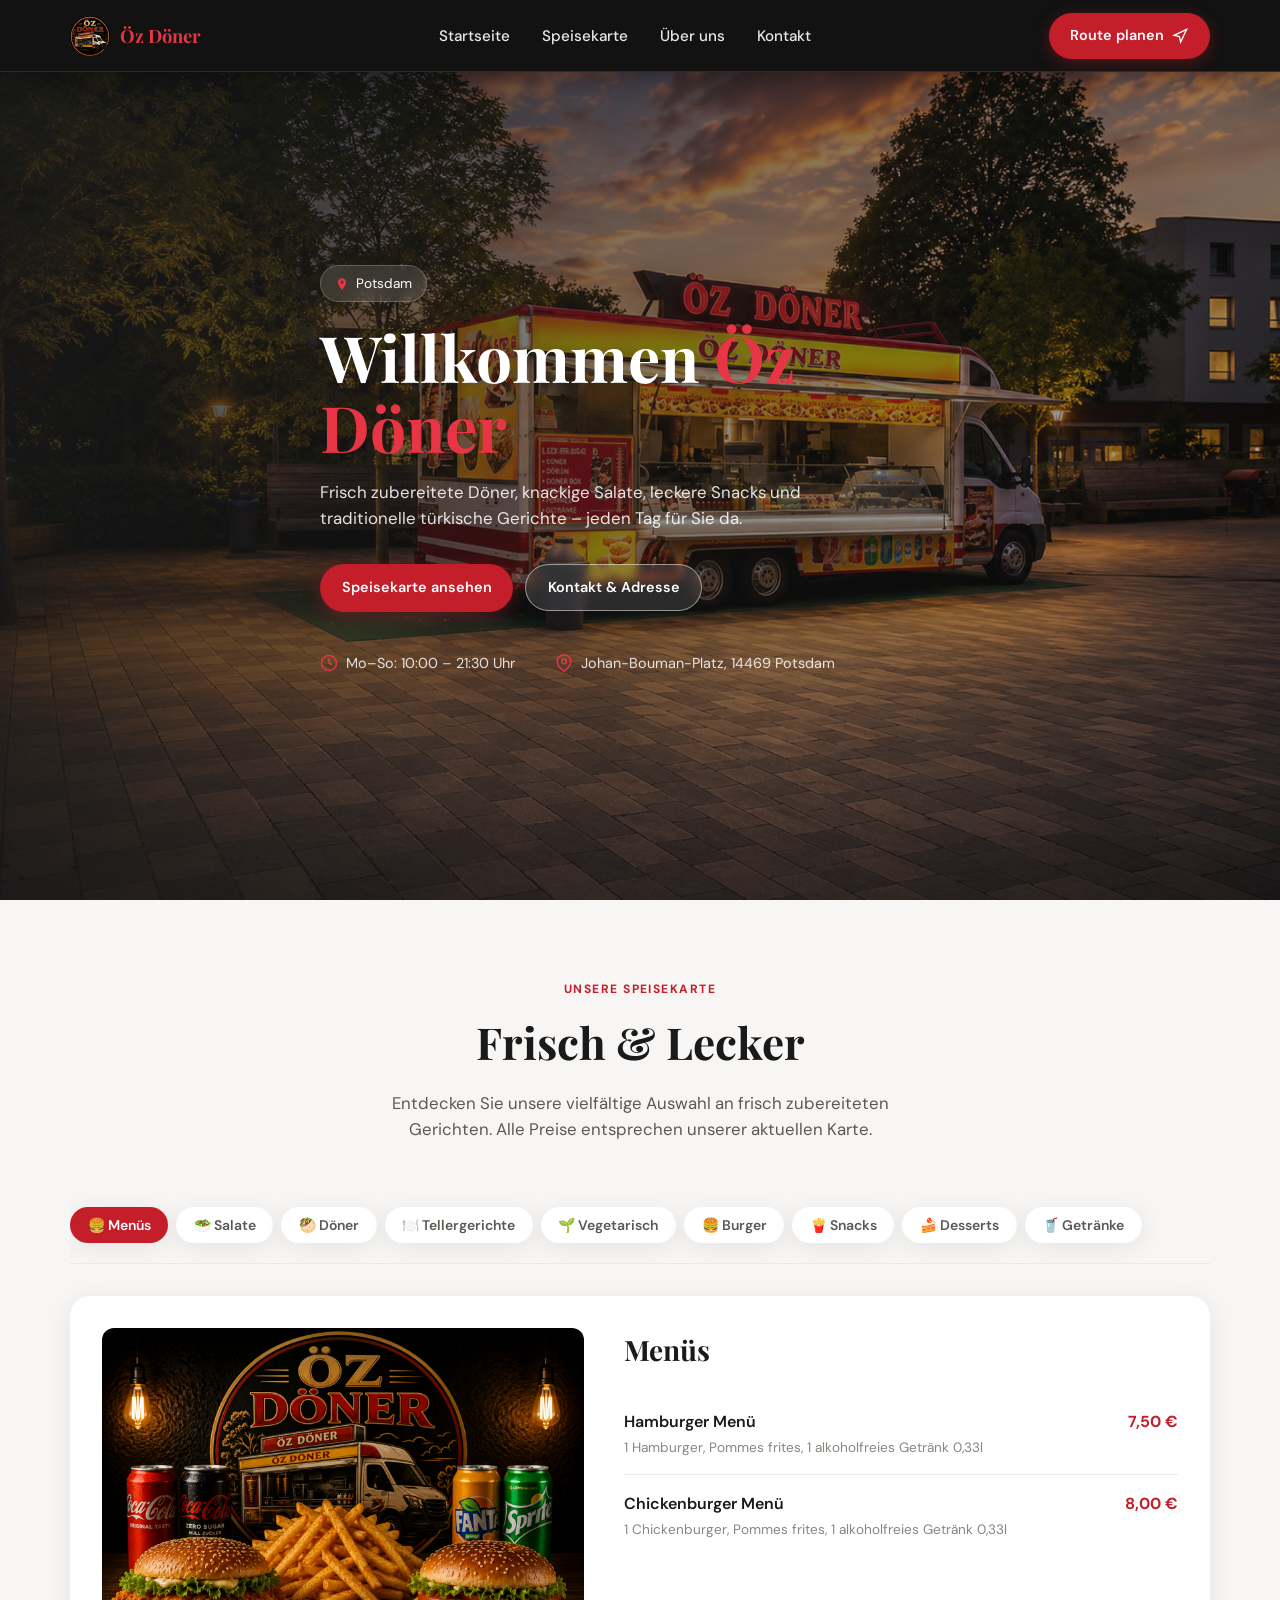
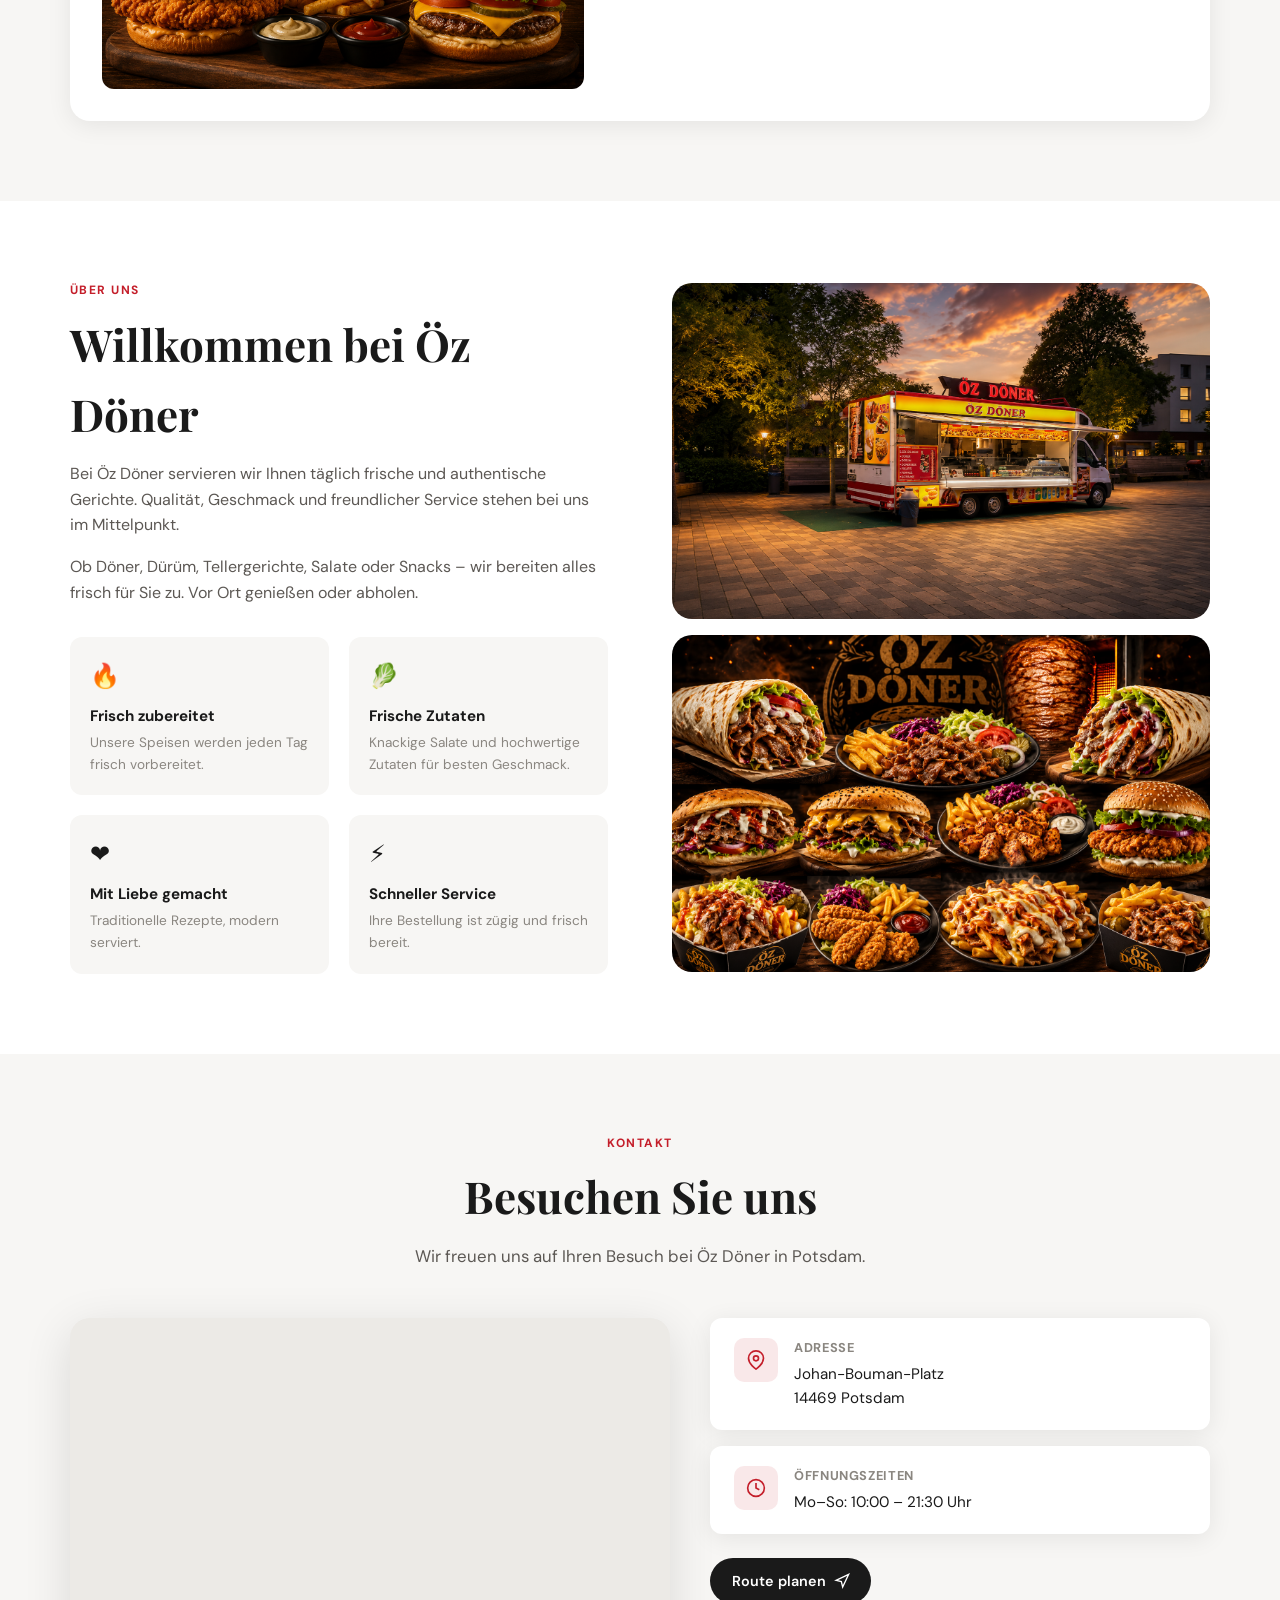
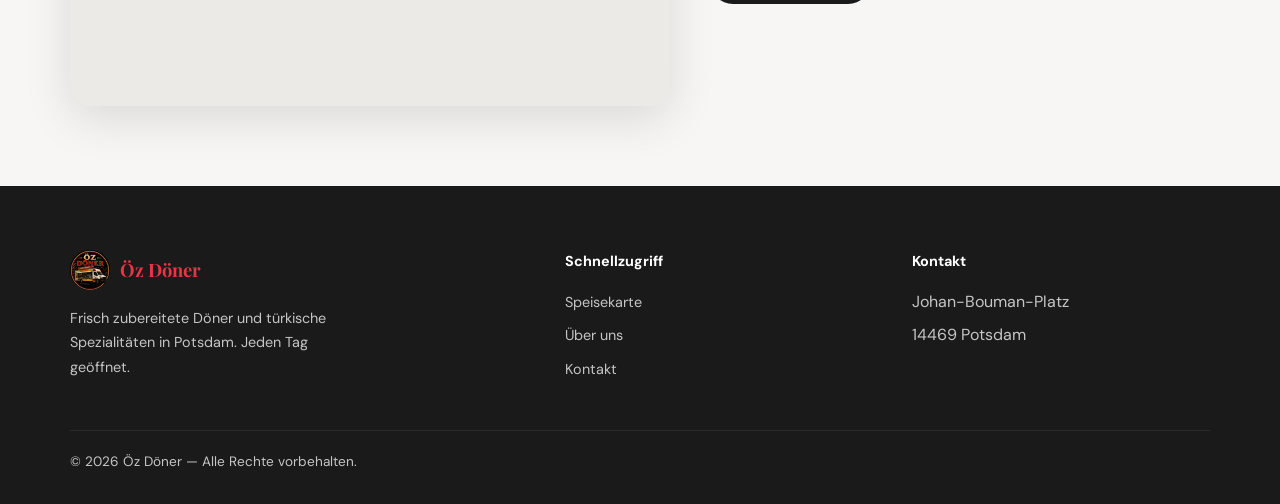
==== index.html @ e59711f7 "Update menu image to menu.png" ====
<!DOCTYPE html>
<html lang="de">
  <head>
    <meta charset="UTF-8" />
    <meta name="viewport" content="width=device-width, initial-scale=1.0" />
    <meta
      name="description"
      content="Öz Döner in Potsdam – Frische Döner, Salate, Snacks und türkische Spezialitäten."
    />
    <title>Startseite | Öz Döner</title>
    <link rel="icon" href="images/logo.png" type="image/png" />
    <link rel="apple-touch-icon" href="images/logo.png" />
    <link rel="preconnect" href="https://fonts.googleapis.com" />
    <link rel="preconnect" href="https://fonts.gstatic.com" crossorigin />
    <link
      href="https://fonts.googleapis.com/css2?family=DM+Sans:ital,opsz,wght@0,9..40,400;0,9..40,500;0,9..40,600;0,9..40,700;1,9..40,400&family=Playfair+Display:wght@600;700&display=swap"
      rel="stylesheet"
    />
    <link rel="stylesheet" href="css/style.css" />
  </head>
  <body>
    <header class="site-header scrolled">
      <div class="container header-inner">
        <a href="#start" class="logo">
          <img class="logo-mark" src="images/logo.png" alt="Öz Döner" width="40" height="40" />
          <span>Öz Döner</span>
        </a>

        <button
          class="nav-toggle"
          type="button"
          aria-label="Menü öffnen"
          aria-expanded="false"
        >
          <span></span>
          <span></span>
          <span></span>
        </button>

        <nav class="nav-links" aria-label="Hauptnavigation">
          <a href="#start">Startseite</a>
          <a href="#speisekarte">Speisekarte</a>
          <a href="#ueber-uns">Über uns</a>
          <a href="#kontakt">Kontakt</a>
          <a class="btn btn-primary btn-order-mobile" href="#kontakt">Route planen</a>
        </nav>

        <a class="btn btn-primary header-cta-desktop" href="#kontakt">
          Route planen
          <svg xmlns="http://www.w3.org/2000/svg" viewBox="0 0 24 24" fill="none" stroke="currentColor" stroke-width="2" aria-hidden="true">
            <polygon points="3 11 22 2 13 21 11 13 3 11"></polygon>
          </svg>
        </a>
      </div>
    </header>
    <div class="nav-backdrop" hidden aria-hidden="true"></div>

    <main>
      <section class="hero" id="start">
        <div class="hero-bg" role="img" aria-label="Öz Döner"></div>
        <div class="container hero-content">
          <span class="hero-badge">
            <svg xmlns="http://www.w3.org/2000/svg" viewBox="0 0 24 24" fill="currentColor" aria-hidden="true">
              <path d="M12 2C8.13 2 5 5.13 5 9c0 5.25 7 13 7 13s7-7.75 7-13c0-3.87-3.13-7-7-7zm0 9.5a2.5 2.5 0 1 1 0-5 2.5 2.5 0 0 1 0 5z"/>
            </svg>
            Potsdam
          </span>
          <h1>Willkommen <span class="accent">Öz Döner</span></h1>
          <p class="hero-text">
            Frisch zubereitete Döner, knackige Salate, leckere Snacks und traditionelle
            türkische Gerichte – jeden Tag für Sie da.
          </p>
          <div class="hero-actions">
            <a href="#speisekarte" class="btn btn-primary">Speisekarte ansehen</a>
            <a class="btn btn-outline" href="#kontakt">Kontakt &amp; Adresse</a>
          </div>
          <div class="hero-meta">
            <span class="hero-meta-item">
              <svg xmlns="http://www.w3.org/2000/svg" viewBox="0 0 24 24" fill="none" stroke="currentColor" stroke-width="2" aria-hidden="true">
                <circle cx="12" cy="12" r="10"></circle>
                <polyline points="12 6 12 12 16 14"></polyline>
              </svg>
              Mo–So: 10:00 – 21:30 Uhr
            </span>
            <span class="hero-meta-item">
              <svg xmlns="http://www.w3.org/2000/svg" viewBox="0 0 24 24" fill="none" stroke="currentColor" stroke-width="2" aria-hidden="true">
                <path d="M21 10c0 7-9 13-9 13s-9-6-9-13a9 9 0 0 1 18 0z"></path>
                <circle cx="12" cy="10" r="3"></circle>
              </svg>
              Johan-Bouman-Platz, 14469 Potsdam
            </span>
          </div>
        </div>
      </section>

      <section class="section menu-section" id="speisekarte">
        <div class="container">
          <header class="section-header">
            <span class="section-label">Unsere Speisekarte</span>
            <h2 class="section-title">Frisch &amp; Lecker</h2>
            <p class="section-subtitle">
              Entdecken Sie unsere vielfältige Auswahl an frisch zubereiteten Gerichten.
              Alle Preise entsprechen unserer aktuellen Karte.
            </p>
          </header>

          <div class="menu-nav-wrap">
            <nav class="menu-nav" id="menu-nav" aria-label="Speisekarten-Kategorien"></nav>
          </div>

          <div class="menu-panel" id="menu-panel">
            <div class="menu-panel-visual">
              <img
                id="menu-category-image"
                src="images/backplan.png"
                alt="Menükategorie"
                width="600"
                height="450"
              />
            </div>
            <div class="menu-panel-content">
              <h3 class="menu-category-title" id="menu-category-title">Menüs</h3>
              <ul class="menu-list" id="menu-category-list"></ul>
            </div>
          </div>
        </div>
      </section>

      <section class="section" id="ueber-uns">
        <div class="container about-grid">
          <div class="about-text">
            <span class="section-label">Über uns</span>
            <h2 class="section-title">Willkommen bei Öz Döner</h2>
            <p>
              Bei Öz Döner servieren wir Ihnen täglich frische und authentische Gerichte.
              Qualität, Geschmack und freundlicher Service stehen bei uns im Mittelpunkt.
            </p>
            <p>
              Ob Döner, Dürüm, Tellergerichte, Salate oder Snacks – wir bereiten alles
              frisch für Sie zu. Vor Ort genießen oder abholen.
            </p>
            <div class="features-grid">
              <div class="feature-card">
                <div class="feature-icon" aria-hidden="true">🔥</div>
                <h4>Frisch zubereitet</h4>
                <p>Unsere Speisen werden jeden Tag frisch vorbereitet.</p>
              </div>
              <div class="feature-card">
                <div class="feature-icon" aria-hidden="true">🥬</div>
                <h4>Frische Zutaten</h4>
                <p>Knackige Salate und hochwertige Zutaten für besten Geschmack.</p>
              </div>
              <div class="feature-card">
                <div class="feature-icon" aria-hidden="true">❤️</div>
                <h4>Mit Liebe gemacht</h4>
                <p>Traditionelle Rezepte, modern serviert.</p>
              </div>
              <div class="feature-card">
                <div class="feature-icon" aria-hidden="true">⚡</div>
                <h4>Schneller Service</h4>
                <p>Ihre Bestellung ist zügig und frisch bereit.</p>
              </div>
            </div>
          </div>
          <div class="about-gallery about-gallery-duo">
            <img src="images/backplan.png" alt="Öz Döner Restaurant" loading="lazy" width="800" height="450" />
            <img src="images/doner/doner.png" alt="Öz Döner Spezialitäten" loading="lazy" width="800" height="450" />
          </div>
        </div>
      </section>

      <section class="section contact-section" id="kontakt">
        <div class="container">
          <header class="section-header">
            <span class="section-label">Kontakt</span>
            <h2 class="section-title">Besuchen Sie uns</h2>
            <p class="section-subtitle">
              Wir freuen uns auf Ihren Besuch bei Öz Döner in Potsdam.
            </p>
          </header>

          <div class="contact-grid">
            <div class="map-wrap">
              <iframe
                title="Standort Öz Döner auf Google Maps"
                src="https://www.google.com/maps?q=Johan-Bouman-Platz,+14469+Potsdam&output=embed"
                allowfullscreen=""
                loading="lazy"
                referrerpolicy="no-referrer-when-downgrade"
              ></iframe>
            </div>

            <div class="contact-cards">
              <div class="contact-card">
                <div class="contact-card-icon" aria-hidden="true">
                  <svg xmlns="http://www.w3.org/2000/svg" viewBox="0 0 24 24" fill="none" stroke="currentColor" stroke-width="2">
                    <path d="M21 10c0 7-9 13-9 13s-9-6-9-13a9 9 0 0 1 18 0z"></path>
                    <circle cx="12" cy="10" r="3"></circle>
                  </svg>
                </div>
                <div>
                  <h4>Adresse</h4>
                  <p>Johan-Bouman-Platz<br />14469 Potsdam</p>
                </div>
              </div>

              <div class="contact-card">
                <div class="contact-card-icon" aria-hidden="true">
                  <svg xmlns="http://www.w3.org/2000/svg" viewBox="0 0 24 24" fill="none" stroke="currentColor" stroke-width="2">
                    <circle cx="12" cy="12" r="10"></circle>
                    <polyline points="12 6 12 12 16 14"></polyline>
                  </svg>
                </div>
                <div>
                  <h4>Öffnungszeiten</h4>
                  <p>Mo–So: 10:00 – 21:30 Uhr</p>
                </div>
              </div>

              <div class="contact-actions">
                <a
                  class="btn btn-dark"
                  href="https://www.google.com/maps/dir/?api=1&destination=Johan-Bouman-Platz,+14469+Potsdam"
                  target="_blank"
                  rel="noopener noreferrer"
                >
                  Route planen
                  <svg xmlns="http://www.w3.org/2000/svg" viewBox="0 0 24 24" fill="none" stroke="currentColor" stroke-width="2" aria-hidden="true">
                    <polygon points="3 11 22 2 13 21 11 13 3 11"></polygon>
                  </svg>
                </a>
              </div>
            </div>
          </div>
        </div>
      </section>
    </main>

    <footer class="site-footer">
      <div class="container">
        <div class="footer-grid">
          <div class="footer-brand">
            <a href="#start" class="logo">
              <img class="logo-mark" src="images/logo.png" alt="Öz Döner" width="40" height="40" />
              <span>Öz Döner</span>
            </a>
            <p>
              Frisch zubereitete Döner und türkische Spezialitäten in Potsdam.
              Jeden Tag geöffnet.
            </p>
          </div>
          <div class="footer-col">
            <h4>Schnellzugriff</h4>
            <ul>
              <li><a href="#speisekarte">Speisekarte</a></li>
              <li><a href="#ueber-uns">Über uns</a></li>
              <li><a href="#kontakt">Kontakt</a></li>
            </ul>
          </div>
          <div class="footer-col">
            <h4>Kontakt</h4>
            <ul>
              <li>Johan-Bouman-Platz</li>
              <li>14469 Potsdam</li>
            </ul>
          </div>
        </div>
        <div class="footer-bottom">
          <span>© 2026 Öz Döner — Alle Rechte vorbehalten.</span>
        </div>
      </div>
    </footer>

    <script src="js/site-base.js"></script>
    <script src="js/menu.js"></script>
    <script src="js/main.js"></script>
  </body>
</html>
---- css/style.css ----
:root {
  --red: #c41e2a;
  --red-dark: #9e1520;
  --red-light: #e83545;
  --orange: #e85d2c;
  --dark: #1a1a1a;
  --dark-soft: #2d2d2d;
  --gray-100: #f7f6f4;
  --gray-200: #eceae6;
  --gray-400: #8a8680;
  --gray-600: #5c5854;
  --white: #ffffff;
  --shadow: 0 4px 24px rgba(0, 0, 0, 0.08);
  --shadow-lg: 0 12px 48px rgba(0, 0, 0, 0.12);
  --radius: 12px;
  --radius-lg: 20px;
  --font-sans: "DM Sans", system-ui, sans-serif;
  --font-serif: "Playfair Display", Georgia, serif;
  --header-h: 72px;
}

*,
*::before,
*::after {
  box-sizing: border-box;
  margin: 0;
  padding: 0;
}

html {
  scroll-behavior: smooth;
  scroll-padding-top: calc(var(--header-h) + 16px);
}

body {
  font-family: var(--font-sans);
  color: var(--dark);
  background: var(--white);
  line-height: 1.6;
  -webkit-font-smoothing: antialiased;
}

body.nav-open {
  overflow: hidden;
}

img {
  max-width: 100%;
  height: auto;
  display: block;
}

a {
  color: inherit;
  text-decoration: none;
}

ul {
  list-style: none;
}

.container {
  width: min(1140px, 100% - 2rem);
  margin-inline: auto;
}

.site-header {
  position: fixed;
  top: 0;
  left: 0;
  right: 0;
  z-index: 1100;
  height: var(--header-h);
  background: #121212;
  box-shadow: 0 4px 24px rgba(0, 0, 0, 0.35);
  border-bottom: 1px solid rgba(255, 255, 255, 0.1);
  transition: box-shadow 0.3s;
  isolation: isolate;
}

.site-header.scrolled {
  box-shadow: 0 6px 28px rgba(0, 0, 0, 0.45);
}

.header-inner {
  position: relative;
  z-index: 2;
  display: flex;
  align-items: center;
  justify-content: space-between;
  height: var(--header-h);
  gap: 1rem;
}

.nav-backdrop {
  position: fixed;
  inset: 0;
  z-index: 1050;
  background: rgba(0, 0, 0, 0.6);
  opacity: 0;
  visibility: hidden;
  pointer-events: none;
  transition: opacity 0.3s ease, visibility 0.3s ease;
  border: none;
  padding: 0;
  cursor: pointer;
}

.nav-backdrop.is-visible {
  opacity: 1;
  visibility: visible;
  pointer-events: auto;
}

.logo {
  display: flex;
  align-items: center;
  gap: 0.65rem;
  font-family: var(--font-serif);
  font-size: 1.15rem;
  font-weight: 700;
  color: var(--white);
  white-space: nowrap;
}

.logo > span {
  color: var(--red-light);
}

.logo-mark {
  width: 40px;
  height: 40px;
  border-radius: 50%;
  object-fit: cover;
  flex-shrink: 0;
  display: block;
}

.nav-links {
  display: flex;
  align-items: center;
  gap: 2rem;
}

.nav-links a {
  color: rgba(255, 255, 255, 0.9);
  font-size: 0.95rem;
  font-weight: 500;
  transition: color 0.2s;
}

.nav-links a:hover {
  color: var(--white);
}

.nav-toggle {
  display: none;
  flex-direction: column;
  gap: 5px;
  background: none;
  border: none;
  cursor: pointer;
  padding: 8px;
  position: relative;
  z-index: 3;
}

.nav-toggle span {
  display: block;
  width: 24px;
  height: 2px;
  background: var(--white);
  border-radius: 2px;
  transition: transform 0.3s, opacity 0.3s;
}

.btn {
  display: inline-flex;
  align-items: center;
  justify-content: center;
  gap: 0.5rem;
  padding: 0.7rem 1.35rem;
  border-radius: 999px;
  font-weight: 600;
  font-size: 0.9rem;
  border: none;
  cursor: pointer;
  transition: transform 0.2s, box-shadow 0.2s, background 0.2s;
  white-space: nowrap;
}

.btn:hover {
  transform: translateY(-1px);
}

.btn-primary {
  background: var(--red);
  color: var(--white);
  box-shadow: 0 4px 16px rgba(196, 30, 42, 0.35);
}

.btn-primary:hover {
  background: var(--red-light);
}

.btn-outline {
  background: rgba(255, 255, 255, 0.12);
  color: var(--white);
  border: 1.5px solid rgba(255, 255, 255, 0.5);
  backdrop-filter: blur(4px);
}

.btn-outline:hover {
  background: rgba(255, 255, 255, 0.2);
  border-color: var(--white);
}

.btn-dark {
  background: var(--dark);
  color: var(--white);
}

.btn-dark:hover {
  background: var(--dark-soft);
}

.btn svg {
  width: 16px;
  height: 16px;
}

.hero {
  position: relative;
  min-height: 100svh;
  display: flex;
  align-items: center;
  padding-top: var(--header-h);
  overflow: hidden;
}

.hero-bg {
  position: absolute;
  inset: 0;
  background: url("../images/backplan.png") center / cover no-repeat;
}

.hero-bg::after {
  content: "";
  position: absolute;
  inset: 0;
  background: linear-gradient(
    105deg,
    rgba(26, 26, 26, 0.88) 0%,
    rgba(26, 26, 26, 0.55) 45%,
    rgba(26, 26, 26, 0.35) 100%
  );
}

.hero-content {
  position: relative;
  z-index: 1;
  padding: 3rem 0 5rem;
  max-width: 640px;
}

.hero-badge {
  display: inline-flex;
  align-items: center;
  gap: 0.4rem;
  padding: 0.4rem 0.9rem;
  background: rgba(255, 255, 255, 0.12);
  border: 1px solid rgba(255, 255, 255, 0.2);
  border-radius: 999px;
  color: var(--white);
  font-size: 0.85rem;
  margin-bottom: 1.25rem;
  backdrop-filter: blur(8px);
}

.hero-badge svg {
  width: 14px;
  height: 14px;
  color: var(--red-light);
}

.hero h1 {
  font-family: var(--font-serif);
  font-size: clamp(2.5rem, 6vw, 4rem);
  font-weight: 700;
  color: var(--white);
  line-height: 1.1;
  margin-bottom: 1rem;
}

.hero h1 .accent {
  color: var(--red-light);
}

.hero-text {
  color: rgba(255, 255, 255, 0.88);
  font-size: 1.05rem;
  max-width: 520px;
  margin-bottom: 2rem;
}

.hero-actions {
  display: flex;
  flex-wrap: wrap;
  gap: 0.75rem;
  margin-bottom: 2.5rem;
}

.hero-meta {
  display: flex;
  flex-wrap: wrap;
  gap: 1.5rem 2.5rem;
  color: rgba(255, 255, 255, 0.85);
  font-size: 0.9rem;
}

.hero-meta-item {
  display: flex;
  align-items: center;
  gap: 0.5rem;
}

.hero-meta svg {
  width: 18px;
  height: 18px;
  color: var(--red-light);
  flex-shrink: 0;
}

.section {
  padding: 5rem 0;
}

.section-label {
  display: block;
  font-size: 0.75rem;
  font-weight: 700;
  letter-spacing: 0.12em;
  text-transform: uppercase;
  color: var(--red);
  margin-bottom: 0.5rem;
}

.section-title {
  font-family: var(--font-serif);
  font-size: clamp(2rem, 4vw, 2.75rem);
  font-weight: 700;
  color: var(--dark);
  margin-bottom: 0.75rem;
}

.section-subtitle {
  color: var(--gray-600);
  font-size: 1.05rem;
  max-width: 560px;
}

.section-header {
  text-align: center;
  margin-bottom: 3rem;
}

.section-header .section-subtitle {
  margin-inline: auto;
}

.menu-section {
  background: var(--gray-100);
}

.menu-nav-wrap {
  position: sticky;
  top: var(--header-h);
  z-index: 50;
  background: var(--gray-100);
  padding: 1rem 0;
  margin-bottom: 2rem;
  border-bottom: 1px solid var(--gray-200);
  overflow-x: auto;
  overflow-y: hidden;
  -webkit-overflow-scrolling: touch;
  overscroll-behavior-x: contain;
  touch-action: pan-x;
  scrollbar-width: none;
  -ms-overflow-style: none;
}

.menu-nav-wrap::-webkit-scrollbar {
  display: none;
}

.menu-nav {
  display: inline-flex;
  flex-wrap: nowrap;
  gap: 0.5rem;
  width: max-content;
  min-width: 100%;
  padding-bottom: 0.25rem;
}

.menu-pill {
  flex-shrink: 0;
  padding: 0.55rem 1.1rem;
  border-radius: 999px;
  border: none;
  background: var(--white);
  color: var(--gray-600);
  font-family: inherit;
  font-size: 0.875rem;
  font-weight: 600;
  cursor: pointer;
  box-shadow: var(--shadow);
  transition: background 0.2s, color 0.2s, transform 0.2s;
}

.menu-pill:hover {
  color: var(--dark);
}

.menu-pill.active {
  background: var(--red);
  color: var(--white);
}

.menu-panel {
  display: grid;
  grid-template-columns: 1fr 1.15fr;
  gap: 2.5rem;
  align-items: start;
  background: var(--white);
  border-radius: var(--radius-lg);
  padding: 2rem;
  box-shadow: var(--shadow);
}

.menu-panel-visual {
  position: sticky;
  top: calc(var(--header-h) + 5rem);
}

.menu-panel-visual img {
  border-radius: var(--radius);
  aspect-ratio: 4/3;
  object-fit: cover;
  width: 100%;
  transition: opacity 0.25s ease;
}

.menu-panel-visual img.is-changing {
  opacity: 0.6;
}

.menu-category-title {
  font-family: var(--font-serif);
  font-size: 1.75rem;
  margin-bottom: 1.25rem;
  color: var(--dark);
}

.menu-panel-content {
  min-height: 280px;
}

.menu-list {
  display: flex;
  flex-direction: column;
}

.menu-item {
  display: flex;
  justify-content: space-between;
  align-items: flex-start;
  gap: 1rem;
  padding: 1rem 0;
  border-bottom: 1px solid var(--gray-200);
}

.menu-item:last-child {
  border-bottom: none;
}

.menu-item-name {
  display: block;
  font-weight: 600;
  font-size: 1rem;
  color: var(--dark);
}

.menu-item-desc {
  display: block;
  font-size: 0.85rem;
  color: var(--gray-400);
  margin-top: 0.15rem;
}

.menu-item-price {
  font-weight: 700;
  color: var(--red);
  font-size: 1rem;
  white-space: nowrap;
}

.about-grid {
  display: grid;
  grid-template-columns: 1fr 1fr;
  gap: 4rem;
  align-items: center;
}

.about-text p {
  color: var(--gray-600);
  margin-bottom: 1rem;
}

.features-grid {
  display: grid;
  grid-template-columns: 1fr 1fr;
  gap: 1.25rem;
  margin-top: 2rem;
}

.feature-card {
  padding: 1.25rem;
  background: var(--gray-100);
  border-radius: var(--radius);
}

.feature-icon {
  font-size: 1.5rem;
  margin-bottom: 0.5rem;
}

.feature-card h4 {
  font-size: 0.95rem;
  margin-bottom: 0.25rem;
}

.feature-card p {
  font-size: 0.85rem;
  color: var(--gray-400);
  margin: 0;
}

.about-gallery-duo {
  display: flex;
  flex-direction: column;
  gap: 1rem;
}

.about-gallery-duo img {
  border-radius: var(--radius-lg);
  object-fit: cover;
  width: 100%;
  aspect-ratio: 16/10;
}

.contact-section {
  background: var(--gray-100);
}

.contact-grid {
  display: grid;
  grid-template-columns: 1.2fr 1fr;
  gap: 2.5rem;
  align-items: start;
}

.map-wrap {
  border-radius: var(--radius-lg);
  overflow: hidden;
  box-shadow: var(--shadow-lg);
  min-height: 380px;
  background: var(--gray-200);
}

.map-wrap iframe {
  width: 100%;
  height: 100%;
  min-height: 380px;
  border: 0;
}

.contact-cards {
  display: flex;
  flex-direction: column;
  gap: 1rem;
}

.contact-card {
  display: flex;
  gap: 1rem;
  padding: 1.25rem 1.5rem;
  background: var(--white);
  border-radius: var(--radius);
  box-shadow: var(--shadow);
}

.contact-card-icon {
  width: 44px;
  height: 44px;
  border-radius: 10px;
  background: rgba(196, 30, 42, 0.1);
  color: var(--red);
  display: grid;
  place-items: center;
  flex-shrink: 0;
}

.contact-card-icon svg {
  width: 20px;
  height: 20px;
}

.contact-card h4 {
  font-size: 0.8rem;
  font-weight: 700;
  text-transform: uppercase;
  letter-spacing: 0.05em;
  color: var(--gray-400);
  margin-bottom: 0.2rem;
}

.contact-card p,
.contact-card a {
  font-size: 0.95rem;
  color: var(--dark);
}

.contact-actions {
  display: flex;
  flex-wrap: wrap;
  gap: 0.75rem;
  margin-top: 0.5rem;
}

.site-footer {
  background: var(--dark);
  color: rgba(255, 255, 255, 0.75);
  padding: 4rem 0 2rem;
}

.footer-grid {
  display: grid;
  grid-template-columns: 1.5fr 1fr 1fr;
  gap: 3rem;
  margin-bottom: 3rem;
}

.footer-brand .logo {
  margin-bottom: 1rem;
}

.footer-brand .logo > span {
  color: var(--red-light);
}

.footer-brand p {
  font-size: 0.9rem;
  line-height: 1.7;
  max-width: 280px;
}

.footer-col h4 {
  color: var(--white);
  font-size: 0.9rem;
  margin-bottom: 1rem;
}

.footer-col ul {
  display: flex;
  flex-direction: column;
  gap: 0.5rem;
}

.footer-col a {
  font-size: 0.9rem;
  transition: color 0.2s;
}

.footer-col a:hover {
  color: var(--white);
}

.footer-bottom {
  padding-top: 1.25rem;
  margin-top: 1.25rem;
  border-top: 1px solid rgba(255, 255, 255, 0.08);
  display: flex;
  flex-wrap: wrap;
  justify-content: space-between;
  gap: 0.5rem;
  font-size: 0.85rem;
}

@media (max-width: 900px) {
  .menu-panel {
    grid-template-columns: 1fr;
  }

  .menu-panel-visual {
    position: static;
  }

  .about-grid,
  .contact-grid,
  .footer-grid {
    grid-template-columns: 1fr;
  }

  .about-gallery {
    order: -1;
  }

  .features-grid {
    grid-template-columns: 1fr;
  }
}

@media (max-width: 768px) {
  .menu-nav-wrap {
    margin-inline: -1rem;
    padding-inline: 1rem;
  }

  .nav-toggle {
    display: flex;
  }

  .nav-links {
    position: fixed;
    top: 0;
    right: 0;
    left: auto;
    width: min(300px, 88vw);
    height: 100%;
    z-index: 1060;
    flex-direction: column;
    align-items: stretch;
    padding: calc(var(--header-h) + 1.5rem) 1.5rem 2rem;
    gap: 0;
    background: #121212;
    box-shadow: -8px 0 32px rgba(0, 0, 0, 0.35);
    transform: translateX(100%);
    transition: transform 0.35s ease;
    overflow-y: auto;
    -webkit-overflow-scrolling: touch;
  }

  .nav-links.open {
    transform: translateX(0);
  }

  .nav-links a:not(.btn) {
    padding: 1rem 0;
    font-size: 1.1rem;
    color: #ffffff;
    border-bottom: 1px solid rgba(255, 255, 255, 0.12);
  }

  .header-cta-desktop {
    display: none;
  }

  .nav-links .btn-order-mobile {
    display: inline-flex;
    margin-top: 1.5rem;
    width: 100%;
    justify-content: center;
  }

  .hero-content {
    padding-bottom: 3rem;
  }

  .section {
    padding: 3.5rem 0;
  }

  .menu-panel {
    padding: 1.25rem;
  }
}

@media (min-width: 769px) {
  .nav-links .btn-order-mobile {
    display: none;
  }
}
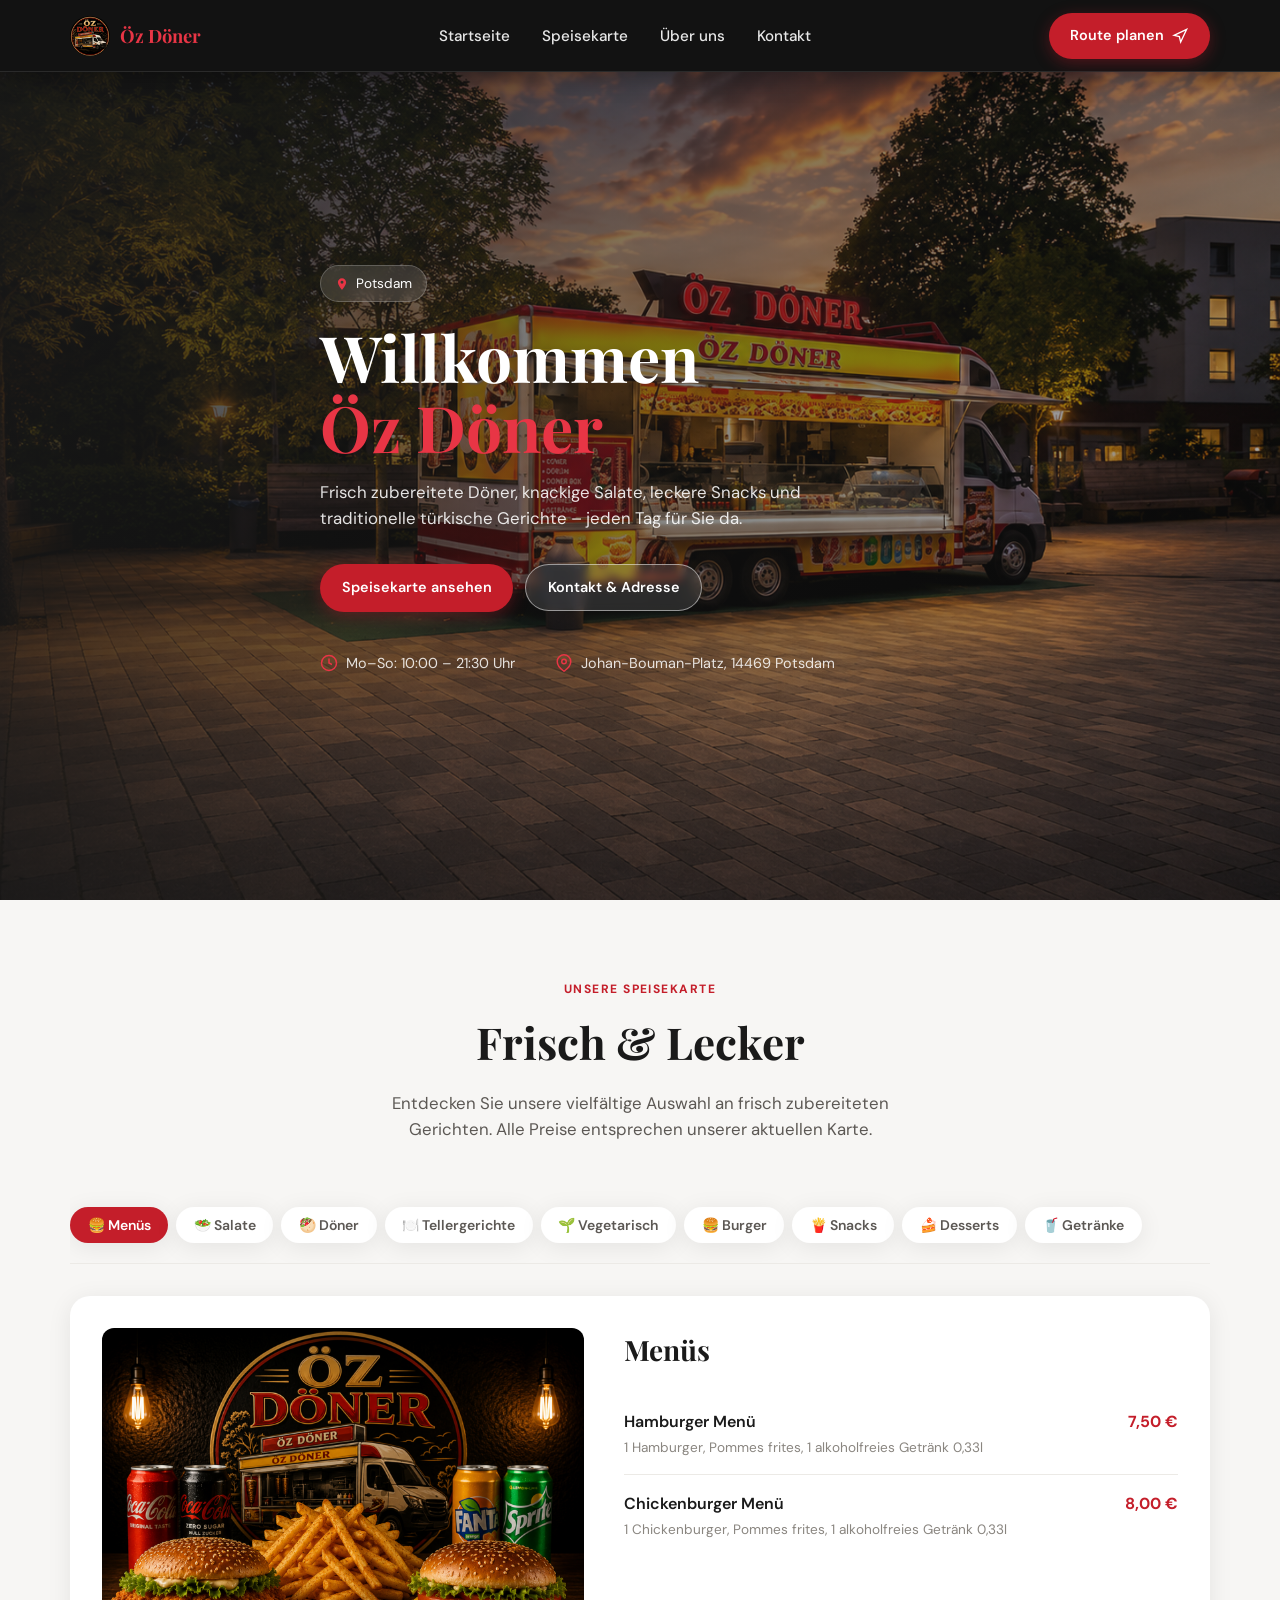
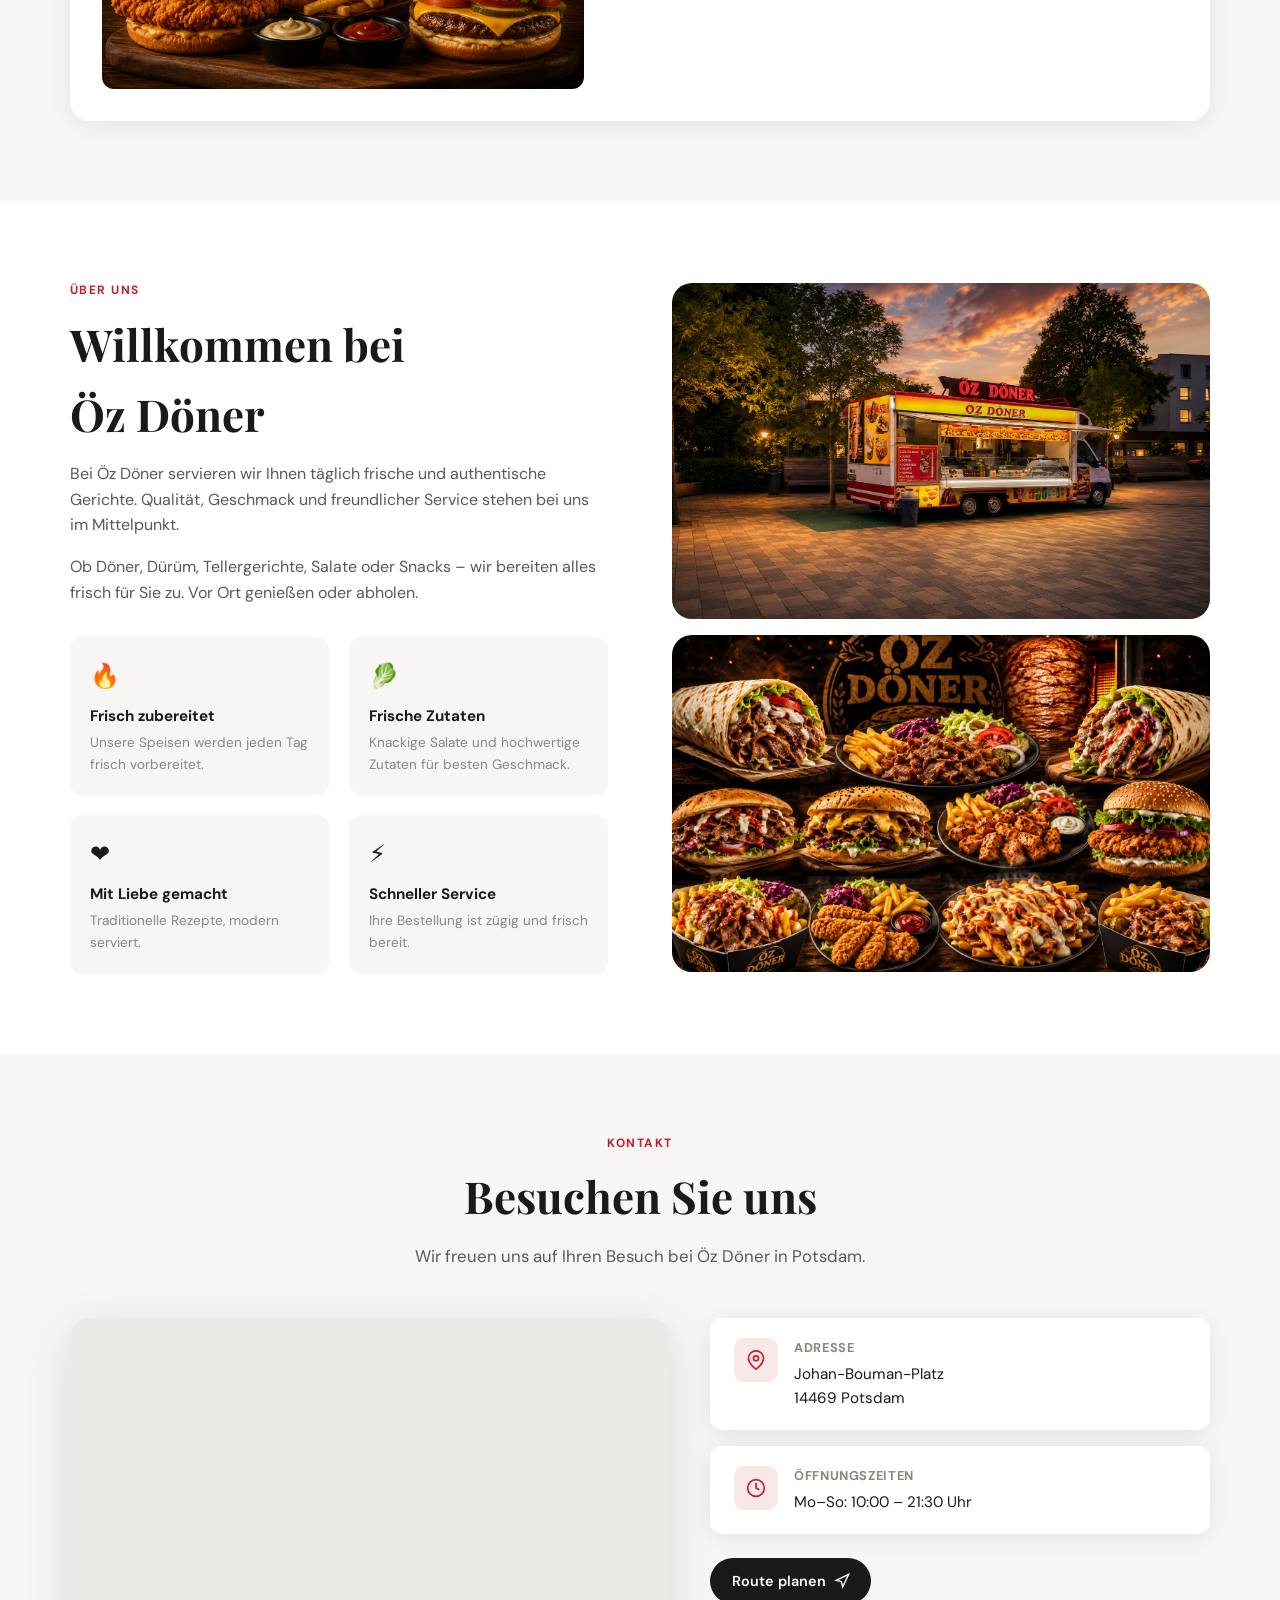
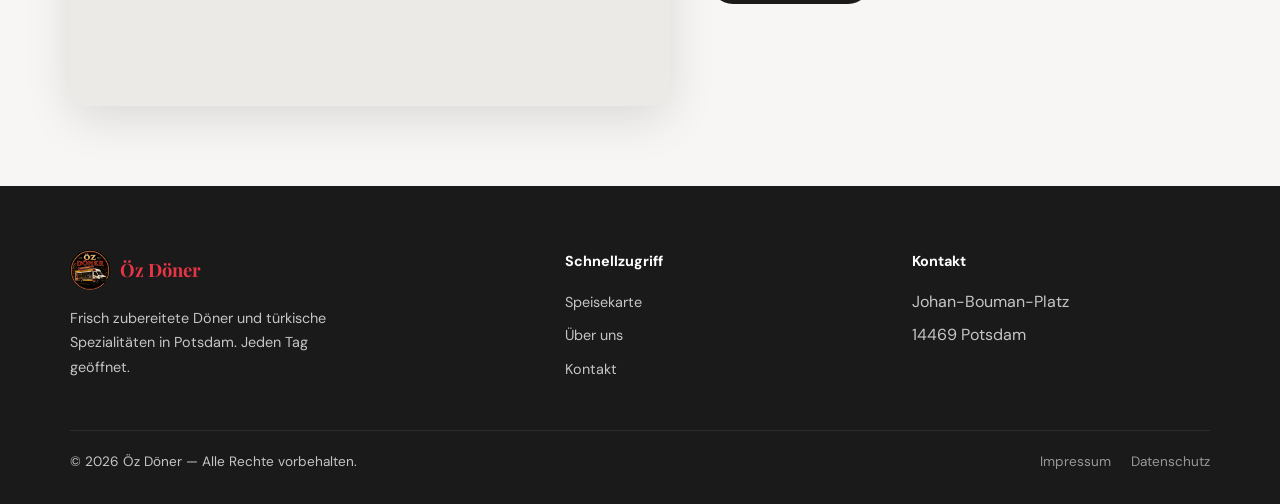
==== commit f7f350fa: "Add Impressum, Datenschutz pages and footer legal links" ====
--- a/index.html
+++ b/index.html
@@ -17,6 +17,7 @@
       rel="stylesheet"
     />
     <link rel="stylesheet" href="css/style.css" />
+    <link rel="stylesheet" href="css/legal.css" />
   </head>
   <body>
     <header class="site-header scrolled">
@@ -65,7 +66,7 @@
             </svg>
             Potsdam
           </span>
-          <h1>Willkommen <span class="accent">Öz Döner</span></h1>
+          <h1>Willkommen<br><span class="accent nowrap">Öz Döner</span></h1>
           <p class="hero-text">
             Frisch zubereitete Döner, knackige Salate, leckere Snacks und traditionelle
             türkische Gerichte – jeden Tag für Sie da.
@@ -130,7 +131,7 @@
         <div class="container about-grid">
           <div class="about-text">
             <span class="section-label">Über uns</span>
-            <h2 class="section-title">Willkommen bei Öz Döner</h2>
+            <h2 class="section-title">Willkommen bei<br><span class="nowrap">Öz Döner</span></h2>
             <p>
               Bei Öz Döner servieren wir Ihnen täglich frische und authentische Gerichte.
               Qualität, Geschmack und freundlicher Service stehen bei uns im Mittelpunkt.
@@ -267,6 +268,10 @@
         </div>
         <div class="footer-bottom">
           <span>© 2026 Öz Döner — Alle Rechte vorbehalten.</span>
+          <span class="footer-legal-links">
+            <a href="impressum.html">Impressum</a>
+            <a href="datenschutz.html">Datenschutz</a>
+          </span>
         </div>
       </div>
     </footer>
--- a/css/style.css
+++ b/css/style.css
@@ -40,6 +40,10 @@
   -webkit-font-smoothing: antialiased;
 }
 
+.nowrap {
+  white-space: nowrap;
+}
+
 body.nav-open {
   overflow: hidden;
 }
--- a/css/legal.css
+++ b/css/legal.css
@@ -0,0 +1,214 @@
+/* ============================================================
+   legal.css – Impressum & Datenschutz pages
+   ============================================================ */
+
+/* ── Hero ────────────────────────────────────────────────── */
+.legal-hero {
+  background: var(--dark);
+  padding: calc(var(--header-h) + 3.5rem) 0 3rem;
+  position: relative;
+  overflow: hidden;
+}
+
+.legal-hero::before {
+  content: "";
+  position: absolute;
+  inset: 0;
+  background: radial-gradient(ellipse at 70% 50%, rgba(196, 30, 42, 0.18) 0%, transparent 65%);
+  pointer-events: none;
+}
+
+.legal-hero .container {
+  position: relative;
+  z-index: 1;
+}
+
+.breadcrumb {
+  display: flex;
+  align-items: center;
+  gap: 0.45rem;
+  font-size: 0.85rem;
+  color: rgba(255, 255, 255, 0.55);
+  margin-bottom: 1.25rem;
+  flex-wrap: wrap;
+}
+
+.breadcrumb a {
+  color: rgba(255, 255, 255, 0.55);
+  transition: color 0.2s;
+}
+
+.breadcrumb a:hover {
+  color: var(--red-light);
+}
+
+.breadcrumb span[aria-current="page"] {
+  color: rgba(255, 255, 255, 0.85);
+}
+
+.legal-hero h1 {
+  font-family: var(--font-serif);
+  font-size: clamp(2rem, 5vw, 3rem);
+  font-weight: 700;
+  color: var(--white);
+  line-height: 1.15;
+  margin-bottom: 0.6rem;
+}
+
+.legal-hero-sub {
+  color: rgba(255, 255, 255, 0.6);
+  font-size: 1rem;
+}
+
+/* ── Body ────────────────────────────────────────────────── */
+.legal-body {
+  padding: 4rem 0 5rem;
+  background: var(--white);
+}
+
+.legal-container {
+  max-width: 800px;
+}
+
+/* ── Section ─────────────────────────────────────────────── */
+.legal-section {
+  margin-bottom: 3rem;
+  padding-bottom: 3rem;
+  border-bottom: 1px solid var(--gray-200);
+}
+
+.legal-section:last-of-type {
+  border-bottom: none;
+}
+
+.legal-section h2 {
+  font-family: var(--font-serif);
+  font-size: 1.5rem;
+  font-weight: 700;
+  color: var(--dark);
+  margin-bottom: 1.25rem;
+  padding-left: 0.85rem;
+  border-left: 3px solid var(--red);
+}
+
+.legal-section h3 {
+  font-size: 1rem;
+  font-weight: 700;
+  color: var(--dark);
+  margin: 1.25rem 0 0.5rem;
+}
+
+.legal-section p {
+  color: var(--gray-600);
+  line-height: 1.8;
+  margin-bottom: 0.85rem;
+}
+
+.legal-section p:last-child {
+  margin-bottom: 0;
+}
+
+.legal-section address {
+  font-style: normal;
+  color: var(--gray-600);
+  line-height: 1.9;
+  background: var(--gray-100);
+  border-radius: var(--radius);
+  padding: 1.25rem 1.5rem;
+  border-left: 3px solid var(--gray-200);
+}
+
+/* ── List ────────────────────────────────────────────────── */
+.legal-list {
+  list-style: none;
+  padding: 0;
+  margin: 0.75rem 0 0.85rem;
+  display: flex;
+  flex-direction: column;
+  gap: 0.45rem;
+}
+
+.legal-list li {
+  display: flex;
+  align-items: flex-start;
+  gap: 0.6rem;
+  color: var(--gray-600);
+  line-height: 1.7;
+  padding-left: 0.25rem;
+}
+
+.legal-list li::before {
+  content: "›";
+  color: var(--red);
+  font-weight: 700;
+  font-size: 1rem;
+  flex-shrink: 0;
+  margin-top: 0.1rem;
+}
+
+/* ── Link ────────────────────────────────────────────────── */
+.legal-link {
+  color: var(--red);
+  word-break: break-all;
+  text-decoration: underline;
+  text-underline-offset: 3px;
+  transition: color 0.2s;
+}
+
+.legal-link:hover {
+  color: var(--red-light);
+}
+
+/* ── Back Button ─────────────────────────────────────────── */
+.legal-back {
+  margin-top: 3rem;
+  padding-top: 2.5rem;
+  border-top: 1px solid var(--gray-200);
+}
+
+/* ── Footer legal links ──────────────────────────────────── */
+.footer-legal-links {
+  display: flex;
+  gap: 1.25rem;
+}
+
+.footer-legal-links a {
+  font-size: 0.85rem;
+  color: rgba(255, 255, 255, 0.55);
+  transition: color 0.2s;
+}
+
+.footer-legal-links a:hover {
+  color: var(--white);
+}
+
+/* ── Responsive ──────────────────────────────────────────── */
+@media (max-width: 768px) {
+  .legal-hero {
+    padding-top: calc(var(--header-h) + 2rem);
+    padding-bottom: 2rem;
+  }
+
+  .legal-body {
+    padding: 2.5rem 0 3.5rem;
+  }
+
+  .legal-section {
+    margin-bottom: 2rem;
+    padding-bottom: 2rem;
+  }
+
+  .legal-section h2 {
+    font-size: 1.25rem;
+  }
+
+  .footer-bottom {
+    flex-direction: column;
+    align-items: flex-start;
+    gap: 0.75rem;
+  }
+
+  .footer-legal-links {
+    gap: 1rem;
+  }
+}
